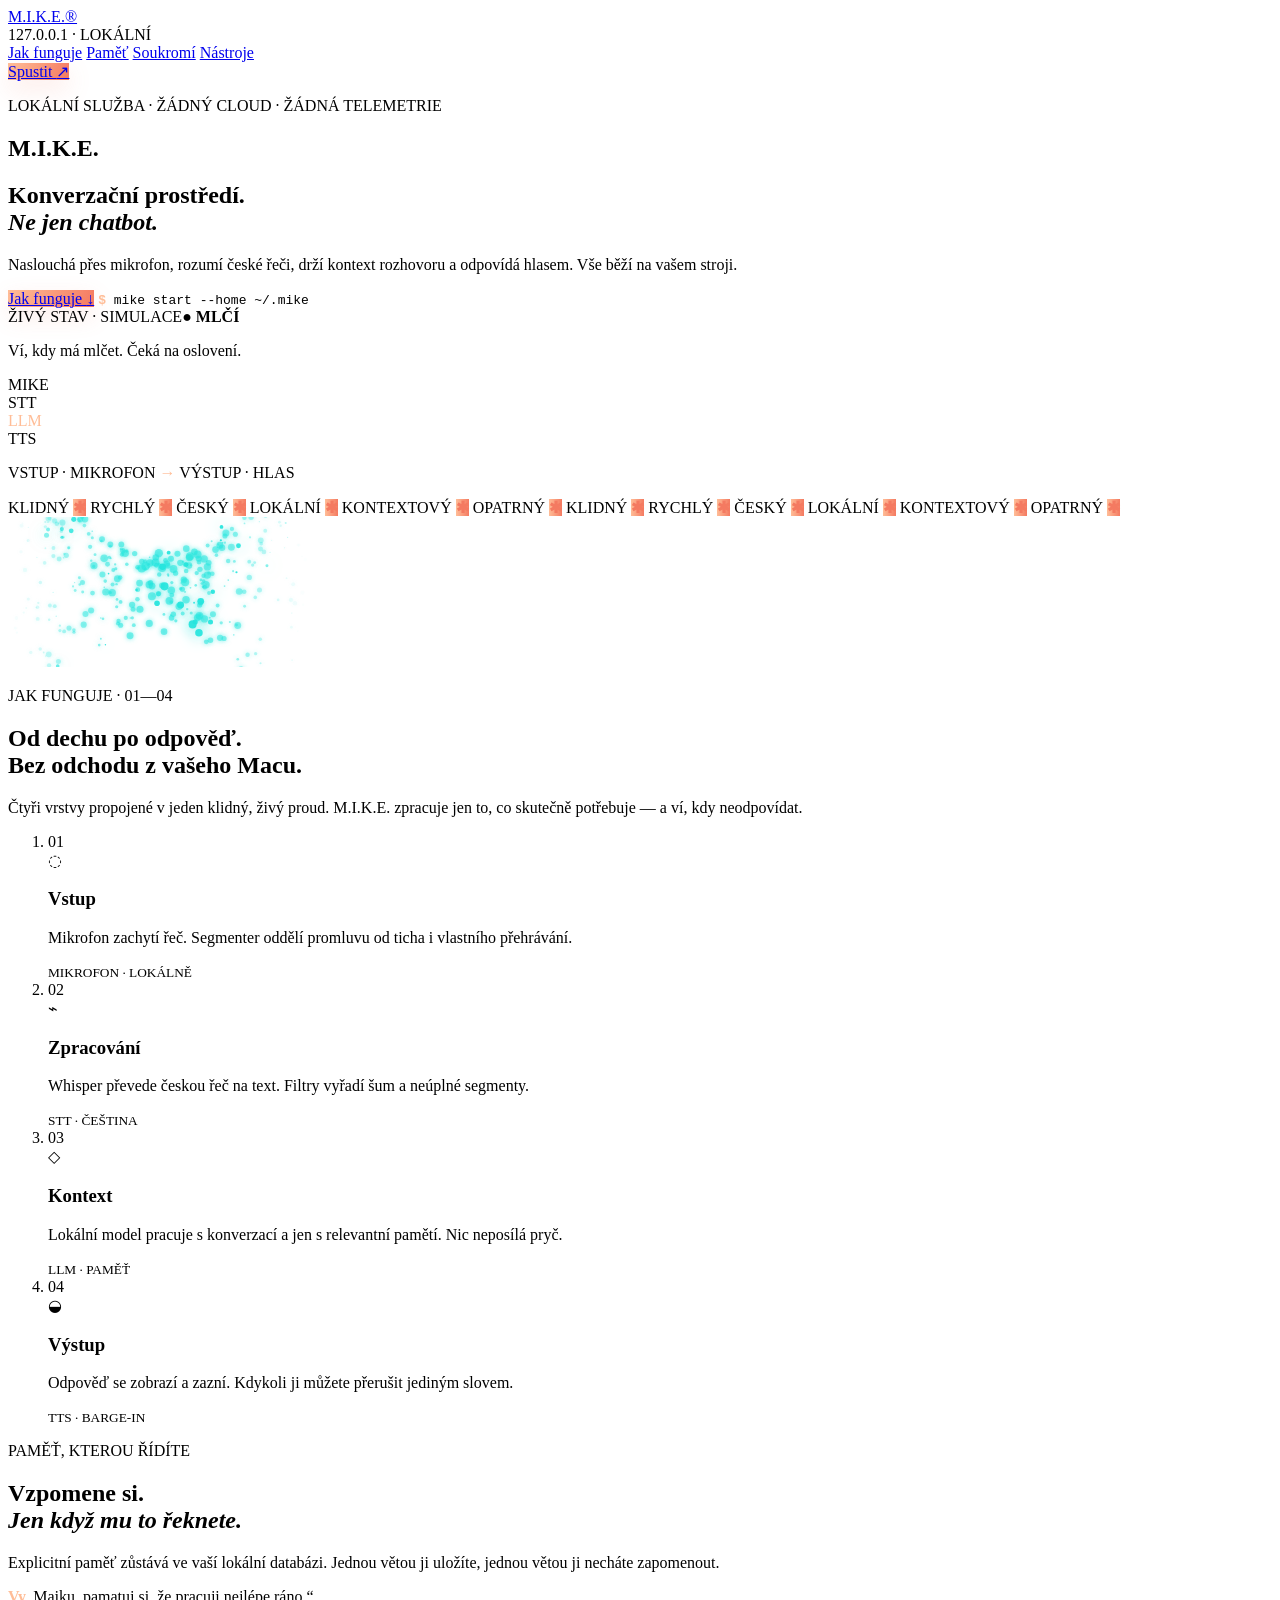
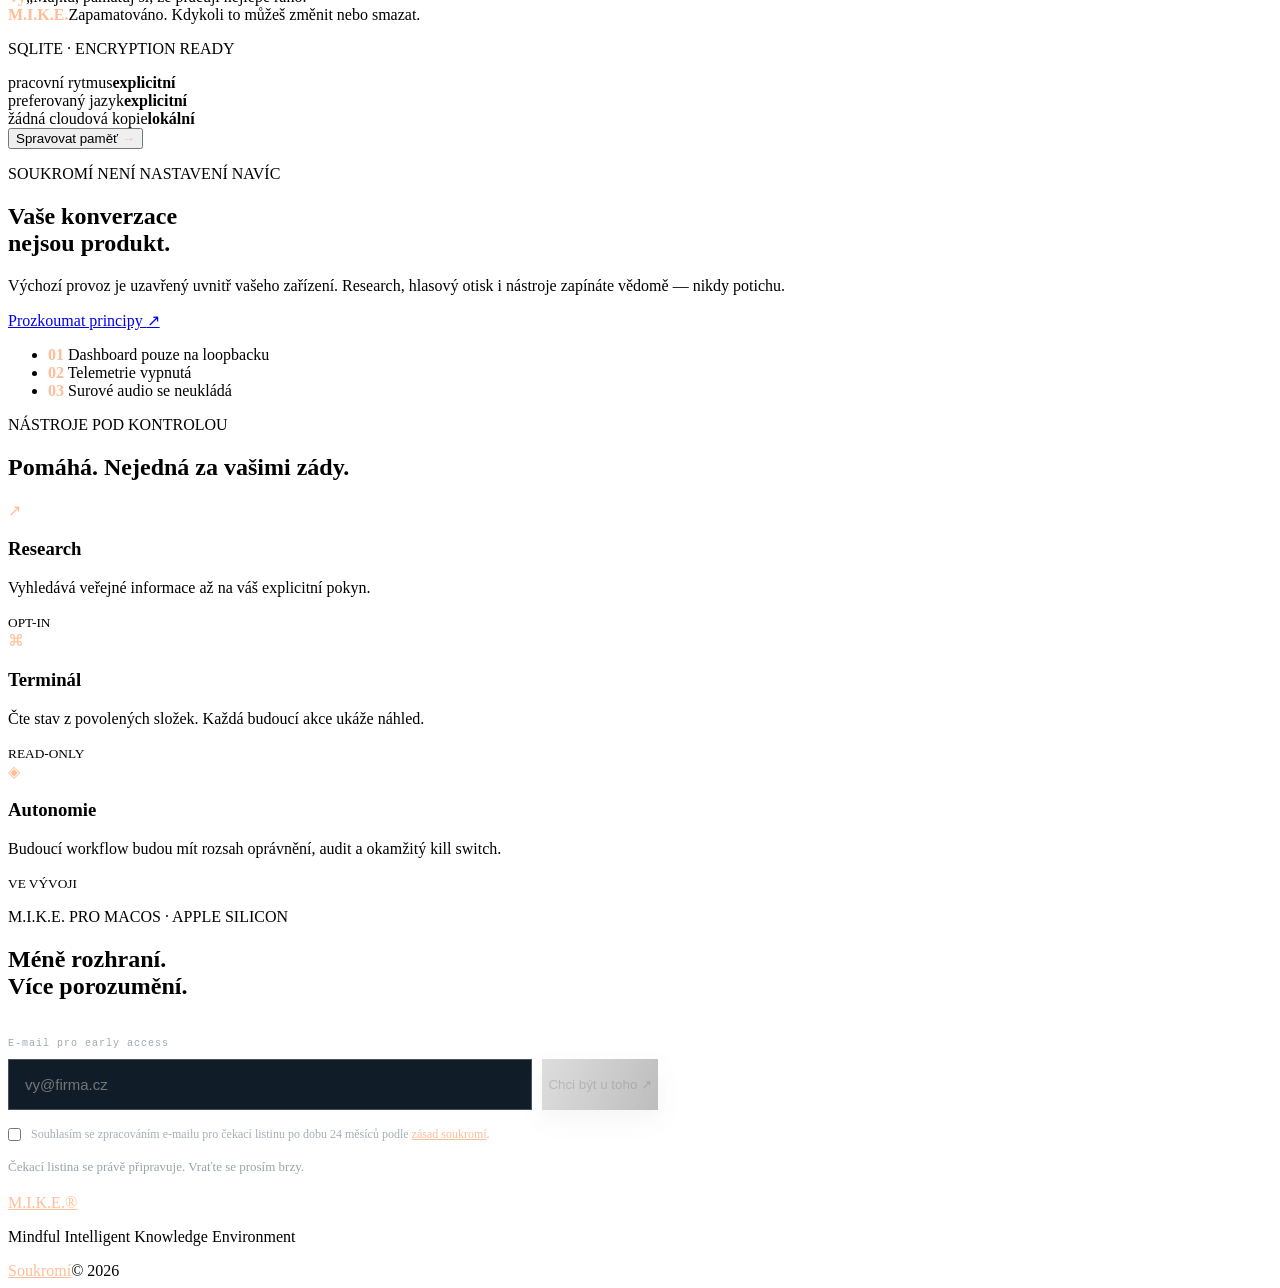
==== index.html @ 2a48ccdf "feat: add GitHub Pages waitlist website" ====
<!doctype html>
<html lang="cs">
  <head>
    <meta charset="UTF-8" />
    <meta name="viewport" content="width=device-width, initial-scale=1.0" />
    <meta name="description" content="M.I.K.E. — Mindful Intelligent Knowledge Environment. Lokální český hlasový asistent pro Mac." />
    <title>M.I.K.E. — Mindful Intelligent Knowledge Environment</title>
    <link rel="stylesheet" href="styles.css" />
  </head>
  <body>
    <div class="noise" aria-hidden="true"></div>
    <header class="nav shell">
      <a class="brand" href="#top" aria-label="M.I.K.E. domů">M.I.K.E.<span>®</span></a>
      <div class="local-pill"><i></i> 127.0.0.1 · LOKÁLNÍ</div>
      <nav aria-label="Hlavní navigace">
        <a href="#jak-funguje">Jak funguje</a>
        <a href="#pameti">Paměť</a>
        <a href="#soukromi">Soukromí</a>
        <a href="#nastroje">Nástroje</a>
      </nav>
      <a class="button button-small" href="#pristup">Spustit <span>↗</span></a>
    </header>

    <main id="top">
      <section class="hero shell">
        <div class="hero-copy">
          <p class="eyebrow"><span></span> LOKÁLNÍ SLUŽBA · ŽÁDNÝ CLOUD · ŽÁDNÁ TELEMETRIE</p>
          <h1>M.I.K.E.</h1>
          <h2>Konverzační prostředí.<br /><em>Ne jen chatbot.</em></h2>
          <p class="lede">Naslouchá přes mikrofon, rozumí české řeči, drží kontext rozhovoru a odpovídá hlasem. Vše běží na vašem stroji.</p>
          <div class="hero-actions">
            <a class="button" href="#jak-funguje">Jak funguje <span>↓</span></a>
            <code><b>$</b> mike start <span>--home ~/.mike</span></code>
          </div>
          <div class="live-card" aria-label="Ukázka živého stavu M.I.K.E.">
            <div><span>ŽIVÝ STAV · SIMULACE</span><b>● MLČÍ</b></div>
            <div class="wave"><i></i><i></i><i></i><i></i><i></i><i></i><i></i><i></i><i></i><i></i><i></i></div>
            <p>Ví, kdy má mlčet. Čeká na oslovení.</p>
          </div>
        </div>
        <div class="hero-orbit" aria-hidden="true">
          <div class="orbital-ring ring-a"></div><div class="orbital-ring ring-b"></div>
          <div class="core"><span>MIKE</span><i></i></div>
          <div class="node node-stt">STT</div><div class="node node-llm">LLM</div><div class="node node-tts">TTS</div>
          <p>VSTUP · MIKROFON <b>→</b> VÝSTUP · HLAS</p>
        </div>
      </section>

      <div class="ticker" aria-label="Vlastnosti"><div>KLIDNÝ <b>✱</b> RYCHLÝ <b>✱</b> ČESKÝ <b>✱</b> LOKÁLNÍ <b>✱</b> KONTEXTOVÝ <b>✱</b> OPATRNÝ <b>✱</b> KLIDNÝ <b>✱</b> RYCHLÝ <b>✱</b> ČESKÝ <b>✱</b> LOKÁLNÍ <b>✱</b> KONTEXTOVÝ <b>✱</b> OPATRNÝ <b>✱</b></div></div>

      <section class="flow-section shell" id="jak-funguje">
        <canvas id="particle-flow" aria-hidden="true"></canvas>
        <div class="section-intro">
          <p class="eyebrow"><span></span> JAK FUNGUJE · 01—04</p>
          <h2>Od dechu po odpověď.<br />Bez odchodu z vašeho Macu.</h2>
          <p>Čtyři vrstvy propojené v jeden klidný, živý proud. M.I.K.E. zpracuje jen to, co skutečně potřebuje — a ví, kdy neodpovídat.</p>
        </div>
        <ol class="flow-steps">
          <li><span class="step-number">01</span><div class="step-icon">◌</div><h3>Vstup</h3><p>Mikrofon zachytí řeč. Segmenter oddělí promluvu od ticha i vlastního přehrávání.</p><small>MIKROFON · LOKÁLNĚ</small></li>
          <li><span class="step-number">02</span><div class="step-icon">⌁</div><h3>Zpracování</h3><p>Whisper převede českou řeč na text. Filtry vyřadí šum a neúplné segmenty.</p><small>STT · ČEŠTINA</small></li>
          <li><span class="step-number">03</span><div class="step-icon">◇</div><h3>Kontext</h3><p>Lokální model pracuje s konverzací a jen s relevantní pamětí. Nic neposílá pryč.</p><small>LLM · PAMĚŤ</small></li>
          <li><span class="step-number">04</span><div class="step-icon">◒</div><h3>Výstup</h3><p>Odpověď se zobrazí a zazní. Kdykoli ji můžete přerušit jediným slovem.</p><small>TTS · BARGE-IN</small></li>
        </ol>
      </section>

      <section class="split shell" id="pameti">
        <div><p class="eyebrow"><span></span> PAMĚŤ, KTEROU ŘÍDÍTE</p><h2>Vzpomene si.<br /><em>Jen když mu to řeknete.</em></h2><p>Explicitní paměť zůstává ve vaší lokální databázi. Jednou větou ji uložíte, jednou větou ji necháte zapomenout.</p><div class="command"><b>Vy</b><span>„Majku, pamatuj si, že pracuji nejlépe ráno.“</span></div><div class="command response"><b>M.I.K.E.</b><span>Zapamatováno. Kdykoli to můžeš změnit nebo smazat.</span></div></div>
        <aside class="memory-card"><p>SQLITE · ENCRYPTION READY</p><div class="memory-line"><i></i><span>pracovní rytmus</span><b>explicitní</b></div><div class="memory-line"><i></i><span>preferovaný jazyk</span><b>explicitní</b></div><div class="memory-line dim"><i></i><span>žádná cloudová kopie</span><b>lokální</b></div><button type="button">Spravovat paměť <span>→</span></button></aside>
      </section>

      <section class="privacy" id="soukromi"><div class="shell privacy-grid"><p class="eyebrow"><span></span> SOUKROMÍ NENÍ NASTAVENÍ NAVÍC</p><h2>Vaše konverzace<br />nejsou produkt.</h2><div><p>Výchozí provoz je uzavřený uvnitř vašeho zařízení. Research, hlasový otisk i nástroje zapínáte vědomě — nikdy potichu.</p><a href="#pristup">Prozkoumat principy <span>↗</span></a></div><ul><li><b>01</b> Dashboard pouze na loopbacku</li><li><b>02</b> Telemetrie vypnutá</li><li><b>03</b> Surové audio se neukládá</li></ul></div></section>

      <section class="tools shell" id="nastroje"><p class="eyebrow"><span></span> NÁSTROJE POD KONTROLOU</p><h2>Pomáhá. Nejedná za vašimi zády.</h2><div class="tool-grid"><article><span>↗</span><h3>Research</h3><p>Vyhledává veřejné informace až na váš explicitní pokyn.</p><small>OPT-IN</small></article><article><span>⌘</span><h3>Terminál</h3><p>Čte stav z povolených složek. Každá budoucí akce ukáže náhled.</p><small>READ-ONLY</small></article><article><span>◈</span><h3>Autonomie</h3><p>Budoucí workflow budou mít rozsah oprávnění, audit a okamžitý kill switch.</p><small>VE VÝVOJI</small></article></div></section>

      <section class="cta shell" id="pristup"><p class="eyebrow"><span></span> M.I.K.E. PRO MACOS · APPLE SILICON</p><h2>Méně rozhraní.<br />Více porozumění.</h2><form class="waitlist" id="waitlist-form" data-api="https://api.m.i.k.e.praut.cz/v1/waitlist" data-turnstile-sitekey="" novalidate><label for="email">E-mail pro early access</label><div class="waitlist-row"><input id="email" name="email" type="email" autocomplete="email" inputmode="email" maxlength="254" placeholder="vy@firma.cz" required /><button class="button" type="submit">Chci být u toho <span>↗</span></button></div><label class="consent"><input name="consent" type="checkbox" required /> <span>Souhlasím se zpracováním e-mailu pro čekací listinu po dobu 24 měsíců podle <a href="privacy.html">zásad soukromí</a>.</span></label><div class="turnstile-slot" id="turnstile-slot"></div><p class="form-status" id="waitlist-status" role="status" aria-live="polite"></p></form></section>
    </main>
    <footer class="shell"><a class="brand" href="#top">M.I.K.E.<span>®</span></a><p>Mindful Intelligent Knowledge Environment</p><a href="privacy.html">Soukromí</a><span>© 2026</span></footer>
    <script src="app.js"></script>
  </body>
</html>
---- styles.css ----
:root { --peach: #ffbd97; --salmon: #f47a61; --coral: #f47a61; --warm-glow: rgba(255, 168, 124, .42); }
.button { background: linear-gradient(112deg, var(--peach), var(--salmon)); box-shadow: 0 9px 25px rgba(244, 122, 97, .16); }
.button:hover { background: linear-gradient(112deg, #ffd0b0, #ff9278); }
.eyebrow span, .ticker b { background: linear-gradient(90deg, var(--peach), var(--salmon)); color: var(--salmon); }
.hero-actions code b, .hero-orbit > p b, .command b, .memory-card button span, .tool-grid article > span, .privacy-grid li b { color: var(--peach); }
.ring-b { border-color: var(--warm-glow); }
.node-llm { color: var(--peach); }
.privacy-grid a { border-color: var(--salmon); }
.command { border-color: var(--salmon); }
.waitlist{max-width:650px;margin-top:38px}.waitlist>label:first-child{display:block;font:500 10px "SF Mono",Menlo,monospace;letter-spacing:1px;color:#9da9b2;margin-bottom:10px}.waitlist-row{display:flex;gap:10px}.waitlist input[type="email"]{min-width:0;flex:1;border:1px solid #445561;background:#101d28;color:var(--paper);font:500 15px "Avenir Next",sans-serif;padding:16px}.waitlist input:focus{outline:2px solid var(--peach);outline-offset:2px}.waitlist .button{border:0;cursor:pointer}.waitlist .button:disabled{cursor:not-allowed;filter:grayscale(1);opacity:.6}.consent{display:flex;align-items:flex-start;gap:10px;color:#a7afb6;font-size:12px;line-height:1.55;margin-top:15px}.consent input{margin:3px 0 0;accent-color:var(--salmon)}.consent a,.privacy-page a,footer a{color:var(--peach)}.turnstile-slot{margin-top:15px}.form-status{min-height:22px;color:#98a4ac;font-size:13px}.form-status[data-state="success"]{color:#86e4b4}.form-status[data-state="error"]{color:#ffb09c}.privacy-page{max-width:800px;padding:95px 0}.privacy-page>.brand{display:block;margin-bottom:80px}.privacy-page h1{font-size:clamp(58px,9vw,115px);letter-spacing:-6px;margin:8px 0 14px}.privacy-page section{border-top:1px solid #2a3946;padding:27px 0}.privacy-page section h2{font-size:25px;letter-spacing:-1px}.privacy-page section p{color:#a9b2ba;line-height:1.7}.not-found{padding:22vh 0}.not-found h1{font-size:clamp(55px,8vw,120px);letter-spacing:-7px;margin:0 0 45px}@media(max-width:800px){.waitlist-row{flex-direction:column}.waitlist .button{width:100%}}
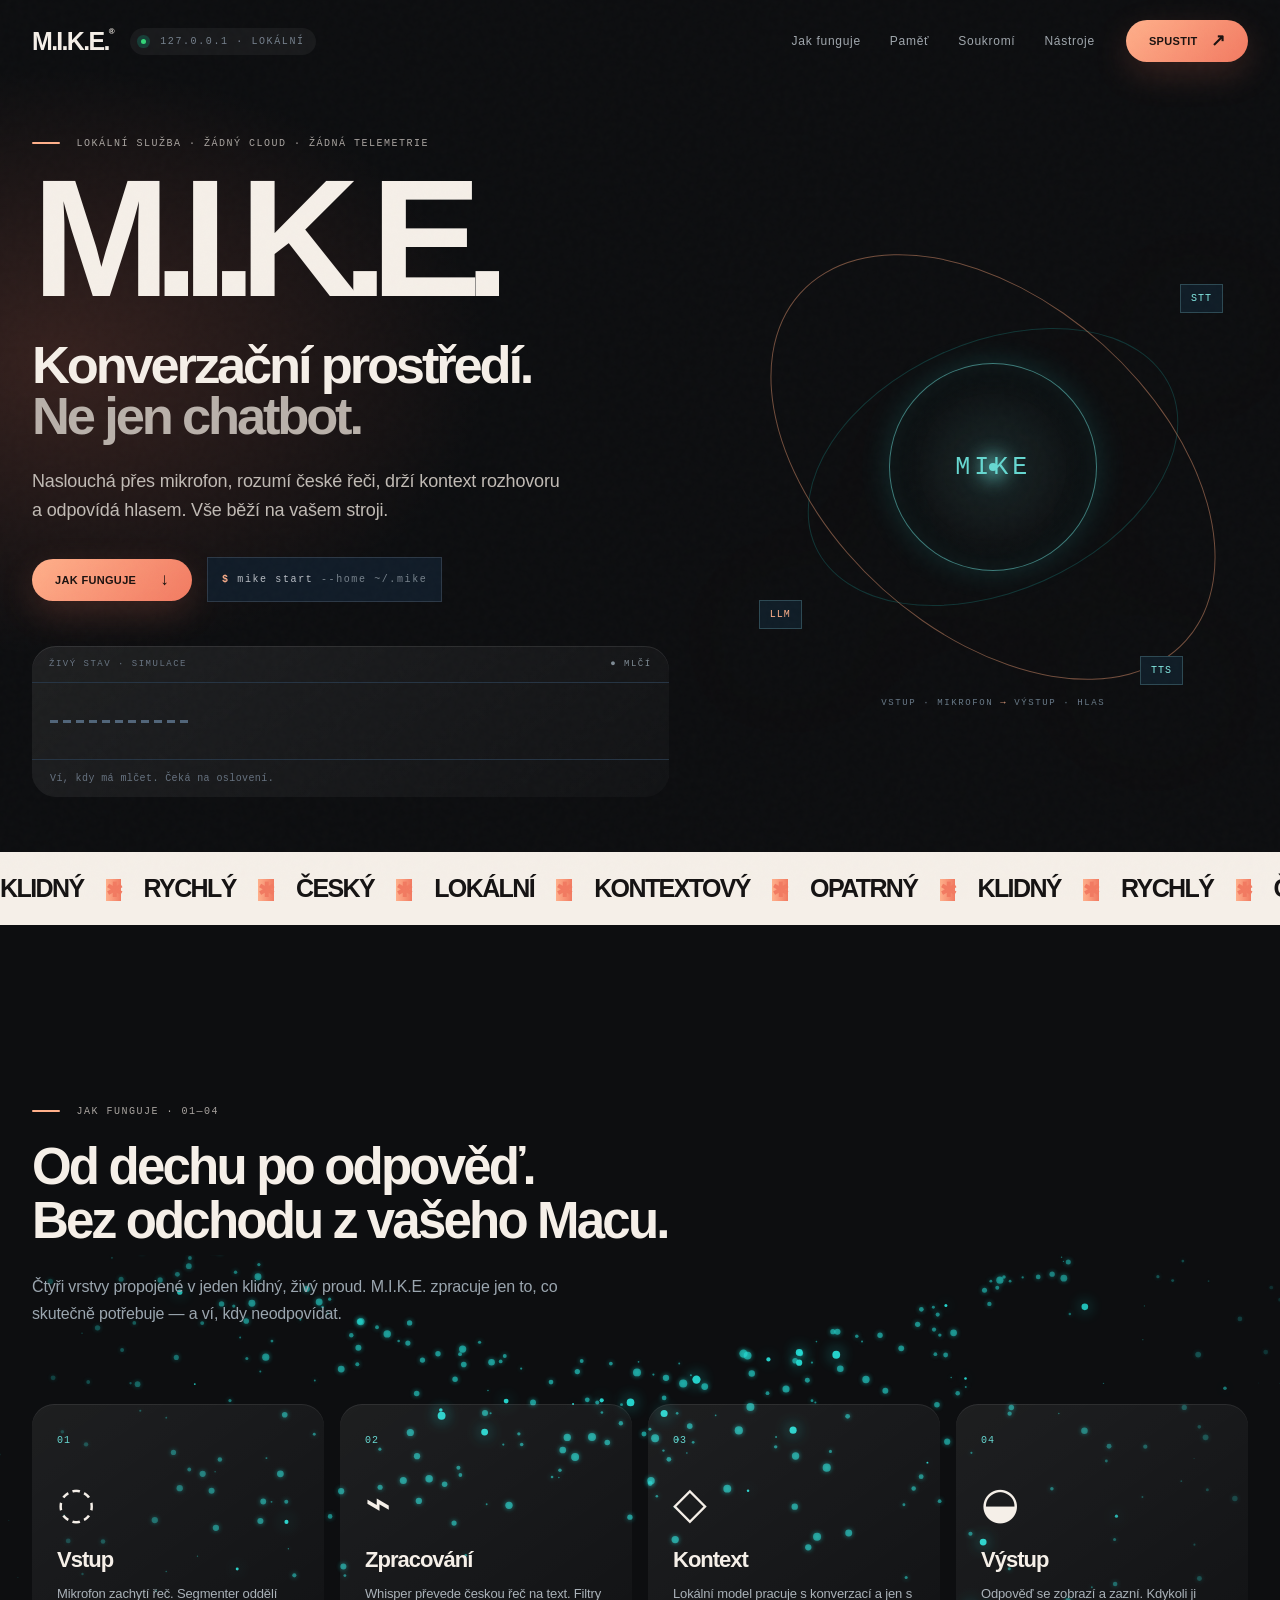
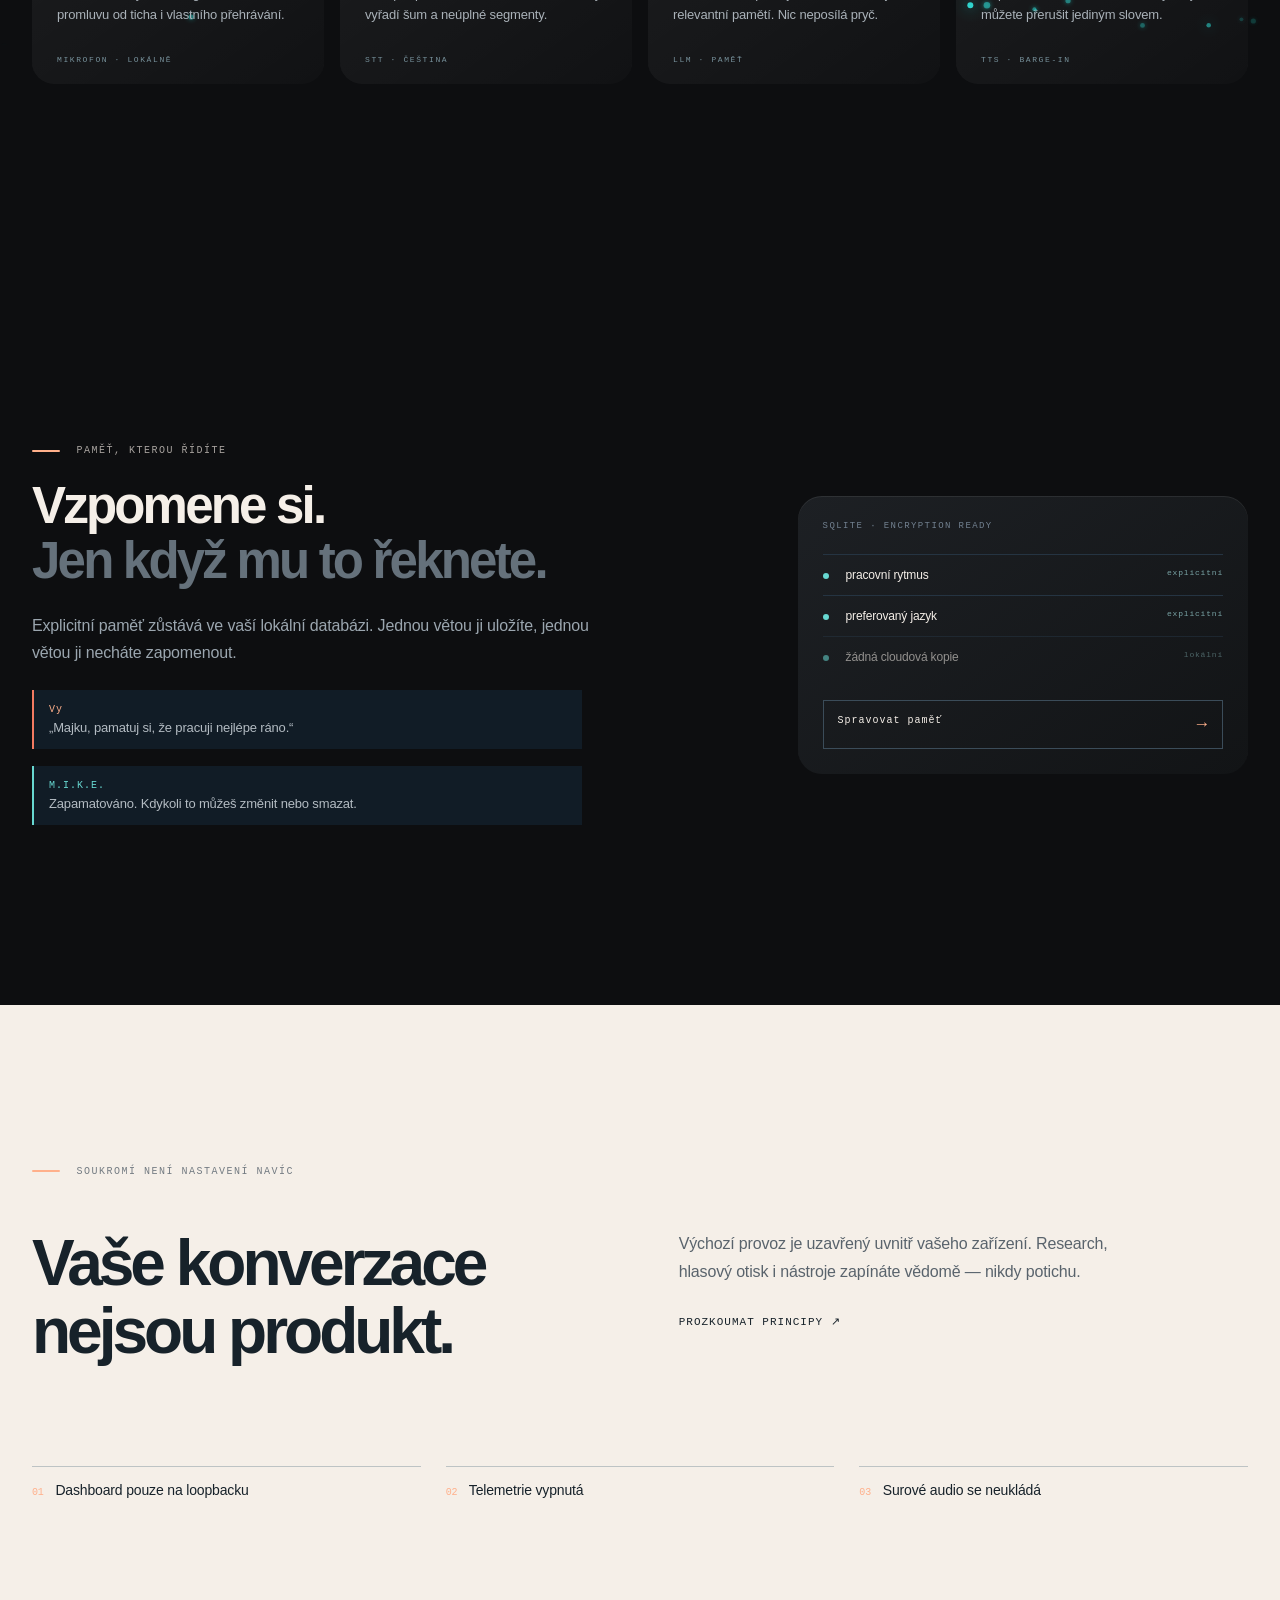
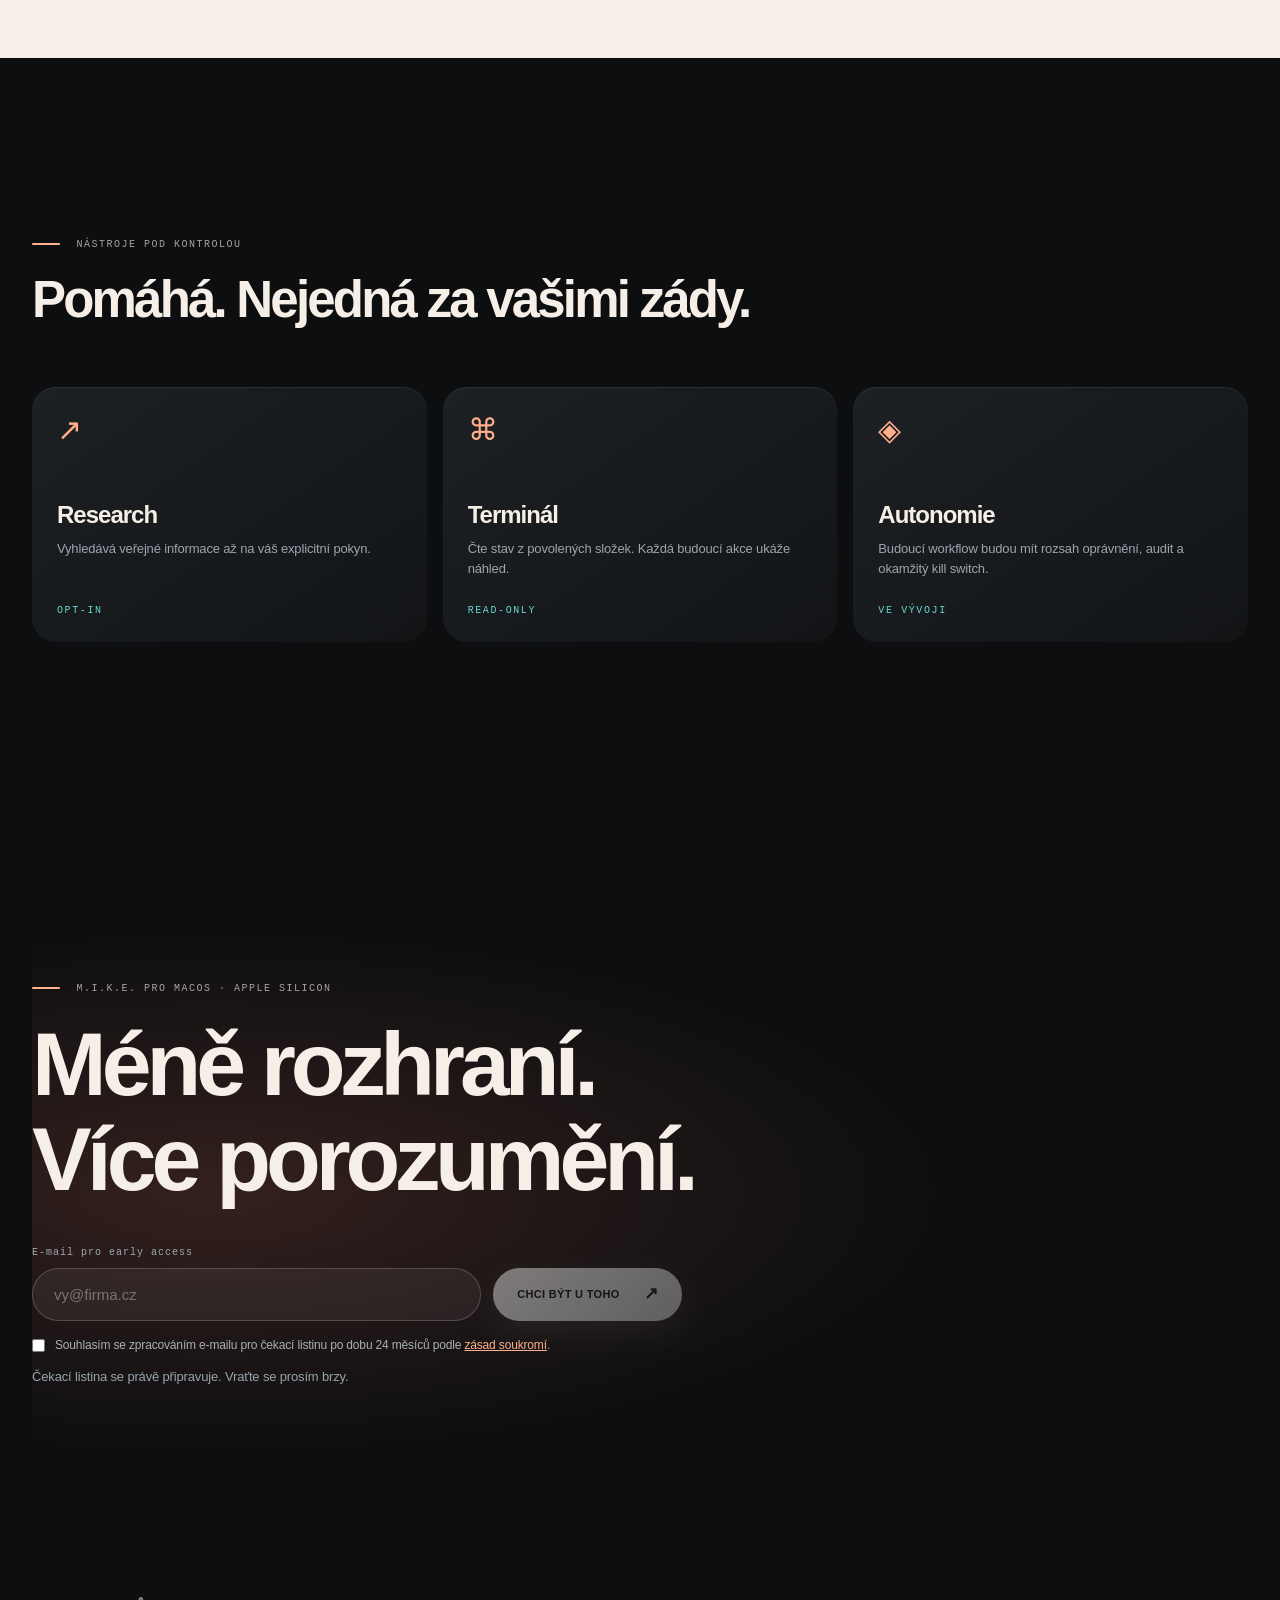
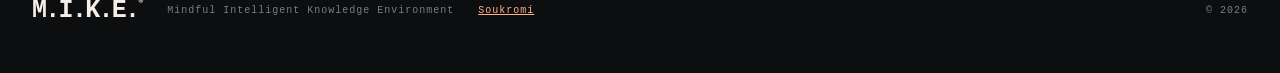
==== commit f4aa1863: "feat(web): apply M.I.K.E. brand direction" ====
--- a/index.html
+++ b/index.html
@@ -6,6 +6,7 @@
     <meta name="description" content="M.I.K.E. — Mindful Intelligent Knowledge Environment. Lokální český hlasový asistent pro Mac." />
     <title>M.I.K.E. — Mindful Intelligent Knowledge Environment</title>
     <link rel="stylesheet" href="styles.css" />
+    <link rel="stylesheet" href="redesign.css" />
   </head>
   <body>
     <div class="noise" aria-hidden="true"></div>
--- a/styles.css
+++ b/styles.css
@@ -1,3 +1,5 @@
+:root{--ink:#0c131a;--paper:#f5ede6;--muted:#8b939d;--line:#263340;--cyan:#28e6de;--cyan-soft:#079eae;--coral:#ed5a3a;--shell:min(1180px,calc(100% - 48px))}*{box-sizing:border-box}html{scroll-behavior:smooth}body{margin:0;background:var(--ink);color:var(--paper);font-family:"Avenir Next",Arial,sans-serif;overflow-x:hidden}.shell{width:var(--shell);margin-inline:auto}.noise{position:fixed;inset:0;pointer-events:none;opacity:.045;z-index:9;background-image:url("data:image/svg+xml,%3Csvg viewBox='0 0 180 180' xmlns='http://www.w3.org/2000/svg'%3E%3Cfilter id='n'%3E%3CfeTurbulence type='fractalNoise' baseFrequency='.8' numOctaves='4' stitchTiles='stitch'/%3E%3C/filter%3E%3Crect width='100%25' height='100%25' filter='url(%23n)' opacity='.75'/%3E%3C/svg%3E")}.nav{height:94px;display:flex;align-items:center;gap:15px;border-bottom:1px solid var(--line);position:relative;z-index:2}.brand{font-size:25px;font-weight:800;letter-spacing:-1.7px;color:var(--paper);text-decoration:none}.brand span{font-size:8px;vertical-align:top;letter-spacing:0}.local-pill,.eyebrow,code,small{font:500 10px/1.3 "SF Mono",Menlo,monospace;letter-spacing:1.6px}.local-pill{color:#76818d;border:1px solid #263444;padding:8px 10px}.local-pill i{display:inline-block;width:5px;height:5px;border-radius:50%;background:#34d678;box-shadow:0 0 0 4px #173e37;margin-right:7px}.nav nav{margin-left:auto;display:flex;gap:29px}.nav nav a{font:500 10px "SF Mono",Menlo,monospace;letter-spacing:1.2px;color:#a0a7ad;text-decoration:none;text-transform:uppercase}.nav nav a:hover{color:var(--paper)}.button{display:inline-flex;align-items:center;justify-content:center;gap:24px;padding:16px 20px;background:var(--coral);color:#fff7f0;text-decoration:none;text-transform:uppercase;font:500 11px "SF Mono",Menlo,monospace;letter-spacing:1.5px;transition:transform .2s,background .2s}.button:hover{background:#fb6949;transform:translateY(-2px)}.button span{font-size:17px;line-height:0}.button-small{margin-left:16px;padding:11px 13px;gap:13px;font-size:9px}.hero{min-height:720px;display:grid;grid-template-columns:1.12fr .88fr;align-items:center;gap:30px;position:relative}.hero:before{content:'';position:absolute;width:750px;height:500px;left:-420px;top:72px;background:radial-gradient(ellipse,rgba(9,122,150,.13),transparent 68%);pointer-events:none}.hero-copy{position:relative;z-index:1}.eyebrow{color:#7c8790;margin:0 0 22px}.eyebrow span{display:inline-block;width:28px;height:1px;background:var(--coral);vertical-align:middle;margin-right:9px}h1{font-size:clamp(75px,11vw,150px);line-height:.8;letter-spacing:-9px;margin:0 0 31px;font-weight:800}h2{font-size:clamp(30px,4vw,51px);line-height:1.06;letter-spacing:-2.8px;margin:0;font-weight:700}h2 em{font-style:normal;color:#65717b}.lede{color:#98a1a9;line-height:1.65;font-size:16px;max-width:600px;margin:25px 0 31px}.hero-actions{display:flex;align-items:center;gap:15px}.hero-actions code{border:1px solid #2d3947;padding:15px 14px;color:#b9bec5;background:#111c28}.hero-actions code span{color:#78838d}.live-card{width:min(100%,670px);border:1px solid #263443;background:#101a26;margin-top:44px}.live-card>div:first-child{display:flex;justify-content:space-between;padding:13px 17px;border-bottom:1px solid #263443;font:500 9px "SF Mono",Menlo,monospace;letter-spacing:1.5px;color:#697582}.live-card b{color:#7e8b94;font-weight:500}.wave{height:77px;display:flex;align-items:center;gap:5px;padding:15px 18px;border-bottom:1px solid #263443}.wave i{width:8px;height:3px;background:#516579;animation:wave 1.4s ease-in-out infinite}.wave i:nth-child(2n){animation-delay:.15s}.wave i:nth-child(3n){animation-delay:.3s}.live-card p{font:500 10px "SF Mono",Menlo,monospace;letter-spacing:.4px;color:#677381;margin:13px 18px}.hero-orbit{height:500px;position:relative;display:grid;place-items:center}.core{width:168px;height:168px;border:1px solid rgba(40,230,222,.7);border-radius:50%;display:grid;place-items:center;color:var(--cyan);font:500 25px "SF Mono",Menlo,monospace;letter-spacing:4px;box-shadow:0 0 30px rgba(40,230,222,.15),inset 0 0 35px rgba(40,230,222,.08)}.core i{position:absolute;width:8px;height:8px;background:var(--cyan);border-radius:50%;box-shadow:0 0 20px 6px var(--cyan)}.orbital-ring{position:absolute;border:1px solid rgba(40,230,222,.18);border-radius:50%;transform:rotate(-24deg)}.ring-a{width:330px;height:205px}.ring-b{width:440px;height:275px;border-color:rgba(237,90,58,.18);transform:rotate(42deg)}.node{position:absolute;padding:8px 10px;border:1px solid #2d4953;background:#101d27;color:#83e9e3;font:500 10px "SF Mono",Menlo,monospace;letter-spacing:1px}.node-stt{top:67px;right:25px}.node-llm{bottom:88px;left:20px;color:#ff9b86}.node-tts{bottom:32px;right:65px}.hero-orbit>p{position:absolute;bottom:0;font:500 9px "SF Mono",Menlo,monospace;letter-spacing:1.6px;color:#687987}.ticker{overflow:hidden;border-block:1px solid var(--line);white-space:nowrap;padding:19px 0;color:var(--paper);font-size:29px;font-weight:800;letter-spacing:-1.6px}.ticker div{display:inline-block;animation:ticker 36s linear infinite}.ticker b{font-size:20px;margin:0 17px}.flow-section{position:relative;padding:160px 0 140px;isolation:isolate}.section-intro{max-width:720px;position:relative;z-index:1}.section-intro>p:last-child{color:#9ba6af;font-size:16px;line-height:1.7;margin:25px 0 0;max-width:570px}.flow-steps{list-style:none;padding:0;margin:77px 0 0;display:grid;grid-template-columns:repeat(4,1fr);position:relative;z-index:1;gap:25px}.flow-steps li{min-height:296px;border-top:1px solid rgba(133,218,222,.45);padding:20px 15px 18px;background:linear-gradient(180deg,rgba(10,27,35,.42),rgba(10,19,26,.1));position:relative}.step-number{font:500 10px "SF Mono",Menlo,monospace;letter-spacing:1px;color:var(--cyan)}.step-icon{font-size:44px;color:var(--paper);margin:34px 0 22px;line-height:1}.flow-steps h3{font-size:22px;letter-spacing:-1px;margin:0 0 11px}.flow-steps p{color:#aab2b9;font-size:13px;line-height:1.6;margin:0}.flow-steps small{position:absolute;bottom:19px;color:#78929c;font-size:8px}#particle-flow{position:absolute;inset:330px -160px 30px;width:calc(100% + 320px);height:390px;z-index:-1;pointer-events:none;opacity:.96}.split{display:grid;grid-template-columns:1.2fr .8fr;gap:110px;padding:145px 0}.split>div>p:not(.eyebrow){color:#9ba6af;line-height:1.7;max-width:580px;margin:24px 0}.command{margin-top:17px;max-width:550px;border-left:2px solid var(--coral);padding:14px 15px;background:#111c26;color:#b3bbc2;font-size:13px}.command b{font:500 10px "SF Mono",Menlo,monospace;letter-spacing:1px;display:block;margin-bottom:5px}.command.response{border-color:var(--cyan)}.command.response b{color:var(--cyan)}.memory-card{align-self:center;border:1px solid #2a3947;background:#101a24;padding:25px}.memory-card>p{font:500 9px "SF Mono",Menlo,monospace;letter-spacing:1.4px;color:#728190;margin:0 0 23px}.memory-line{display:grid;grid-template-columns:14px 1fr auto;gap:9px;padding:13px 0;border-top:1px solid #253442;font-size:12px}.memory-line i{width:6px;height:6px;border-radius:50%;background:var(--cyan);margin-top:5px}.memory-line b{font:500 8px "SF Mono",Menlo,monospace;letter-spacing:.8px;color:#79a4a6}.memory-line.dim{opacity:.55}.memory-card button{width:100%;margin-top:23px;background:transparent;border:1px solid #3b4c59;color:var(--paper);padding:14px;text-align:left;font:500 10px "SF Mono",Menlo,monospace;letter-spacing:1px}.memory-card button span{float:right;font-size:17px}.privacy{background:var(--paper);color:#17222a;padding:140px 0}.privacy-grid{display:grid;grid-template-columns:1.3fr 1.2fr;gap:30px}.privacy .eyebrow{grid-column:1/-1;color:#737b82}.privacy h2{font-size:clamp(38px,5vw,70px);letter-spacing:-4px}.privacy-grid>div p{max-width:430px;color:#59636c;line-height:1.75;margin:0 0 25px}.privacy-grid a{color:#17222a;font:500 11px "SF Mono",Menlo,monospace;text-decoration:none;text-transform:uppercase;letter-spacing:1px;padding-bottom:6px}.privacy-grid ul{grid-column:1/-1;list-style:none;display:grid;grid-template-columns:repeat(3,1fr);gap:25px;margin:70px 0 0;padding:0}.privacy-grid li{border-top:1px solid #bdc3c4;padding-top:15px;font-size:14px}.privacy-grid li b{font:500 10px "SF Mono",Menlo,monospace;margin-right:8px}.tools{padding:150px 0}.tools>h2{margin-bottom:60px}.tool-grid{display:grid;grid-template-columns:repeat(3,1fr);gap:18px}.tool-grid article{border:1px solid #2a3946;min-height:255px;padding:25px;display:flex;flex-direction:column;background:linear-gradient(135deg,#101d28,transparent)}.tool-grid article>span{font-size:30px}.tool-grid h3{font-size:24px;letter-spacing:-1px;margin:54px 0 10px}.tool-grid p{font-size:13px;line-height:1.6;color:#9aa5ae;margin:0}.tool-grid small{color:var(--cyan);margin-top:auto}.cta{border-top:1px solid var(--line);padding:120px 0 130px}.cta h2{font-size:clamp(45px,7vw,90px);letter-spacing:-5px;margin-bottom:40px}.cta .button{padding:19px 24px}footer{border-top:1px solid var(--line);padding:26px 0 35px;display:flex;align-items:center;gap:24px;color:#71808c;font:500 10px "SF Mono",Menlo,monospace;letter-spacing:1px}footer p{margin:0}footer span{margin-left:auto}@keyframes wave{50%{height:35px;background:var(--cyan);box-shadow:0 0 9px var(--cyan)}}@keyframes ticker{to{transform:translateX(-50%)}}@media(max-width:800px){.nav{height:74px}.local-pill,.nav nav{display:none}.button-small{margin-left:auto}.hero{grid-template-columns:1fr;min-height:auto;padding:95px 0 80px}.hero-orbit{height:330px;transform:scale(.8);margin:-15px 0}.flow-section{padding:100px 0}.flow-steps{grid-template-columns:1fr 1fr;margin-top:45px}.split{grid-template-columns:1fr;gap:50px;padding:90px 0}.privacy{padding:90px 0}.privacy-grid{grid-template-columns:1fr}.privacy-grid ul{grid-template-columns:1fr;margin-top:40px;gap:18px}.tool-grid{grid-template-columns:1fr}.tools{padding:95px 0}.cta{padding:90px 0}.ticker{font-size:23px}#particle-flow{inset:380px -60px 0;width:calc(100% + 120px)}h1{letter-spacing:-6px}}@media(prefers-reduced-motion:reduce){*,*:before,*:after{animation-duration:.01ms!important;animation-iteration-count:1!important;scroll-behavior:auto!important}}
+
 :root { --peach: #ffbd97; --salmon: #f47a61; --coral: #f47a61; --warm-glow: rgba(255, 168, 124, .42); }
 .button { background: linear-gradient(112deg, var(--peach), var(--salmon)); box-shadow: 0 9px 25px rgba(244, 122, 97, .16); }
 .button:hover { background: linear-gradient(112deg, #ffd0b0, #ff9278); }
--- a/redesign.css
+++ b/redesign.css
@@ -0,0 +1 @@
+:root{--ink:#0d0e10;--paper:#f5efe8;--line:rgba(245,239,232,.12);--peach:#ffb08b;--salmon:#f27a61;--cyan:#67d8d1;--shell:min(1240px,calc(100% - 64px))}body{background:var(--ink);letter-spacing:-.01em}.noise{opacity:.025}.nav{height:82px;border:0}.nav nav a{letter-spacing:.06em;text-transform:none;font:500 12px "Avenir Next",sans-serif}.local-pill{border:0;background:rgba(255,255,255,.05);border-radius:999px;padding:7px 11px}.button{border-radius:999px;padding:15px 23px;font:600 11px "Avenir Next",sans-serif;letter-spacing:.03em;background:linear-gradient(135deg,var(--peach),var(--salmon));color:#1b1210;box-shadow:0 12px 34px rgba(242,122,97,.18)}.button:hover{background:linear-gradient(135deg,#ffc3a3,#ff8d74)}.hero{min-height:770px;grid-template-columns:1fr .8fr;gap:70px}.hero:before{width:900px;height:620px;left:-420px;top:-30px;background:radial-gradient(ellipse,rgba(242,122,97,.18),transparent 67%)}.eyebrow{color:#a8a39f;font-size:10px;letter-spacing:.15em}.eyebrow span{background:var(--peach);height:2px;border-radius:99px}.hero h1{font-size:clamp(92px,13vw,186px);letter-spacing:-.105em;margin-bottom:34px}.hero h2{font-size:clamp(35px,4.1vw,61px);letter-spacing:-.06em;line-height:.98}.hero h2 em{color:#b9b1aa}.lede{font-size:18px;max-width:530px;color:#c1bbb5}.live-card{border:0;border-radius:24px;background:linear-gradient(145deg,rgba(255,255,255,.075),rgba(255,255,255,.025));box-shadow:inset 0 1px rgba(255,255,255,.09);overflow:hidden}.hero-orbit{filter:drop-shadow(0 25px 70px rgba(255,176,139,.12))}.core{width:208px;height:208px;border-color:rgba(103,216,209,.55);background:radial-gradient(circle,rgba(103,216,209,.13),transparent 65%)}.ring-a{width:390px;height:250px}.ring-b{width:520px;height:330px}.ticker{border:0;background:#f5efe8;color:#151313;font-size:25px;padding:22px 0}.flow-section{padding:180px 0}.flow-steps{gap:16px}.flow-steps li{border:0;border-radius:22px;min-height:280px;padding:25px;background:linear-gradient(145deg,rgba(255,255,255,.07),rgba(255,255,255,.02));box-shadow:inset 0 1px rgba(255,255,255,.08)}.step-number,.tool-grid small{color:var(--cyan)}.split{padding:180px 0;gap:90px}.memory-card,.tool-grid article{border:0;border-radius:24px;background:linear-gradient(145deg,#1d2024,#121416);box-shadow:inset 0 1px rgba(255,255,255,.08)}.privacy{padding:160px 0;background:#f5efe8}.tools{padding:180px 0}.tool-grid{gap:16px}.cta{padding:160px 0;border:0;background:radial-gradient(ellipse at 15% 50%,rgba(242,122,97,.17),transparent 50%)}footer{border:0;padding:32px 0 48px}.waitlist input[type="email"]{border-radius:999px;border:1px solid rgba(245,239,232,.2);background:rgba(255,255,255,.06);padding:17px 21px}.waitlist-row{gap:12px}@media(max-width:800px){:root{--shell:min(100% - 36px,1240px)}.hero{min-height:auto;padding:85px 0 55px;gap:20px}.hero h1{font-size:96px}.hero-actions{align-items:stretch;flex-direction:column}.hero-orbit{margin:5px 0 0}.flow-section,.split,.tools,.cta{padding:100px 0}.flow-steps{grid-template-columns:1fr}.privacy{padding:100px 0}}
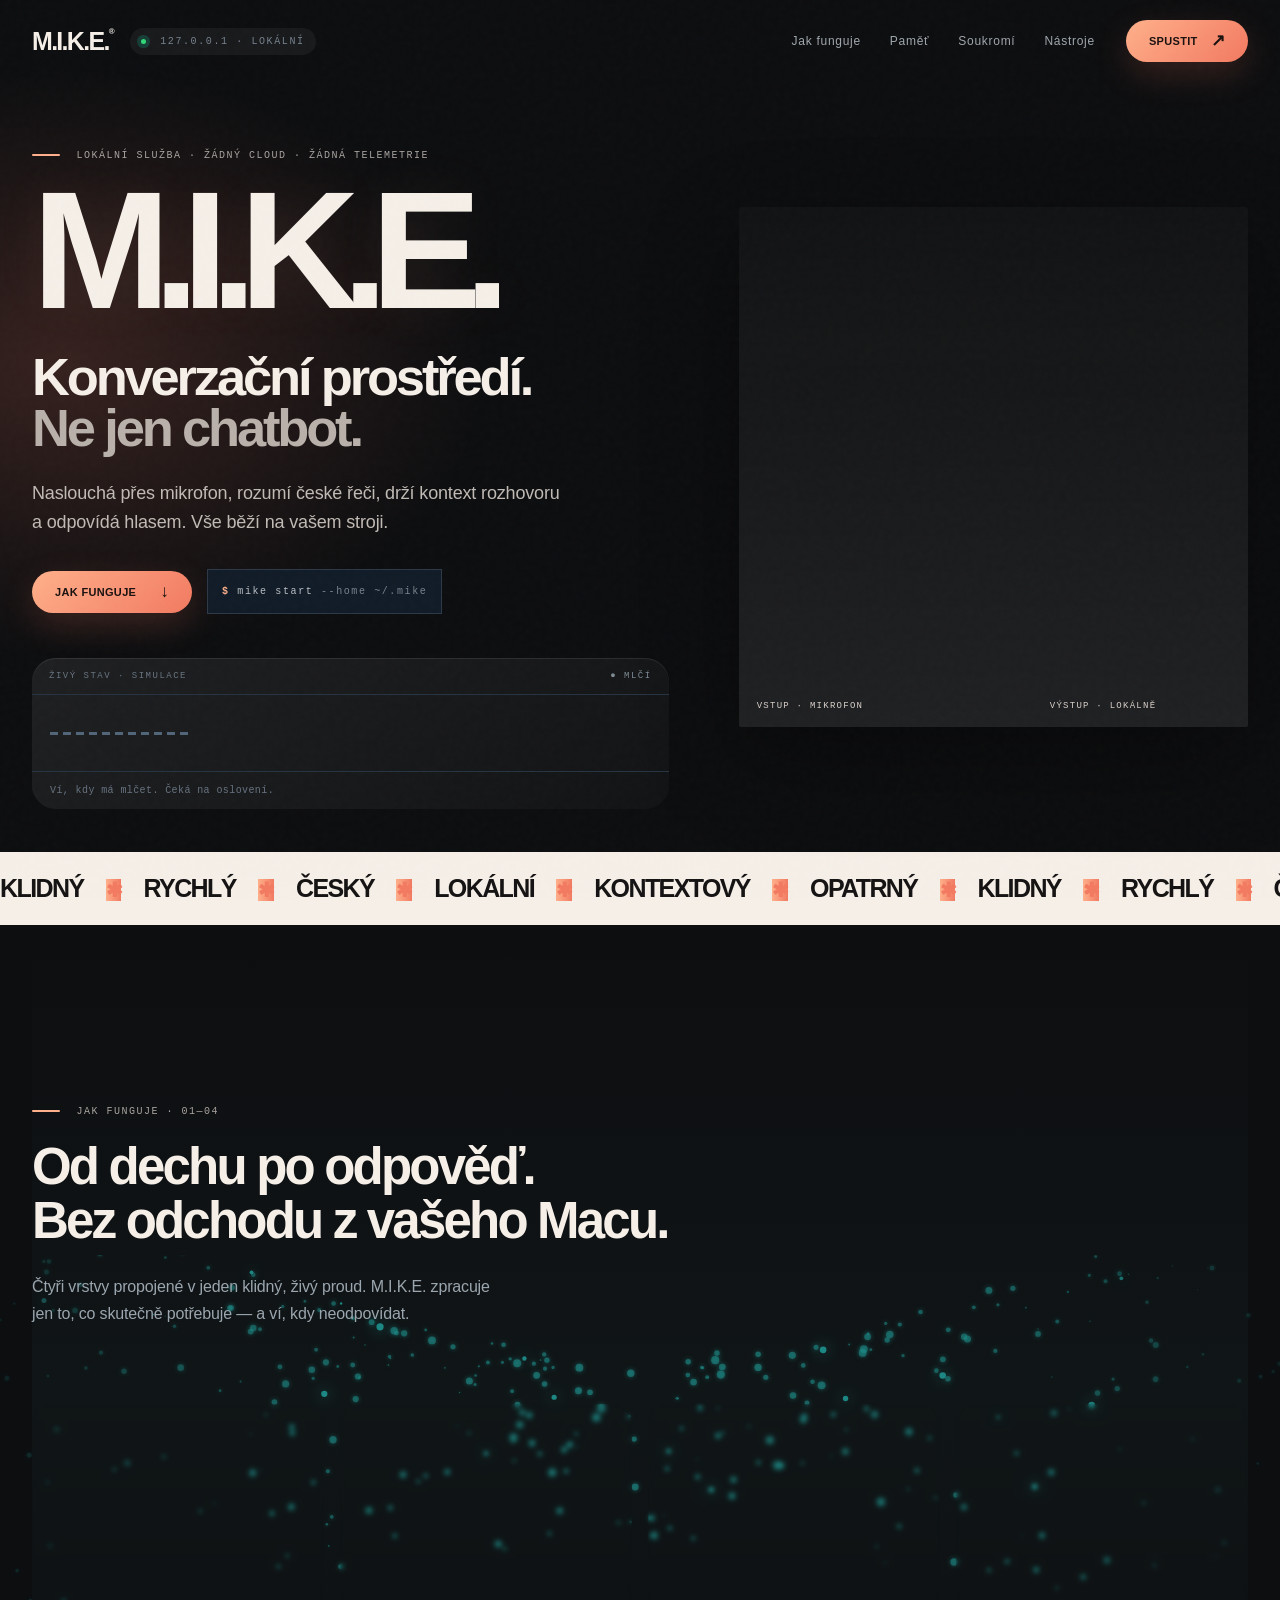
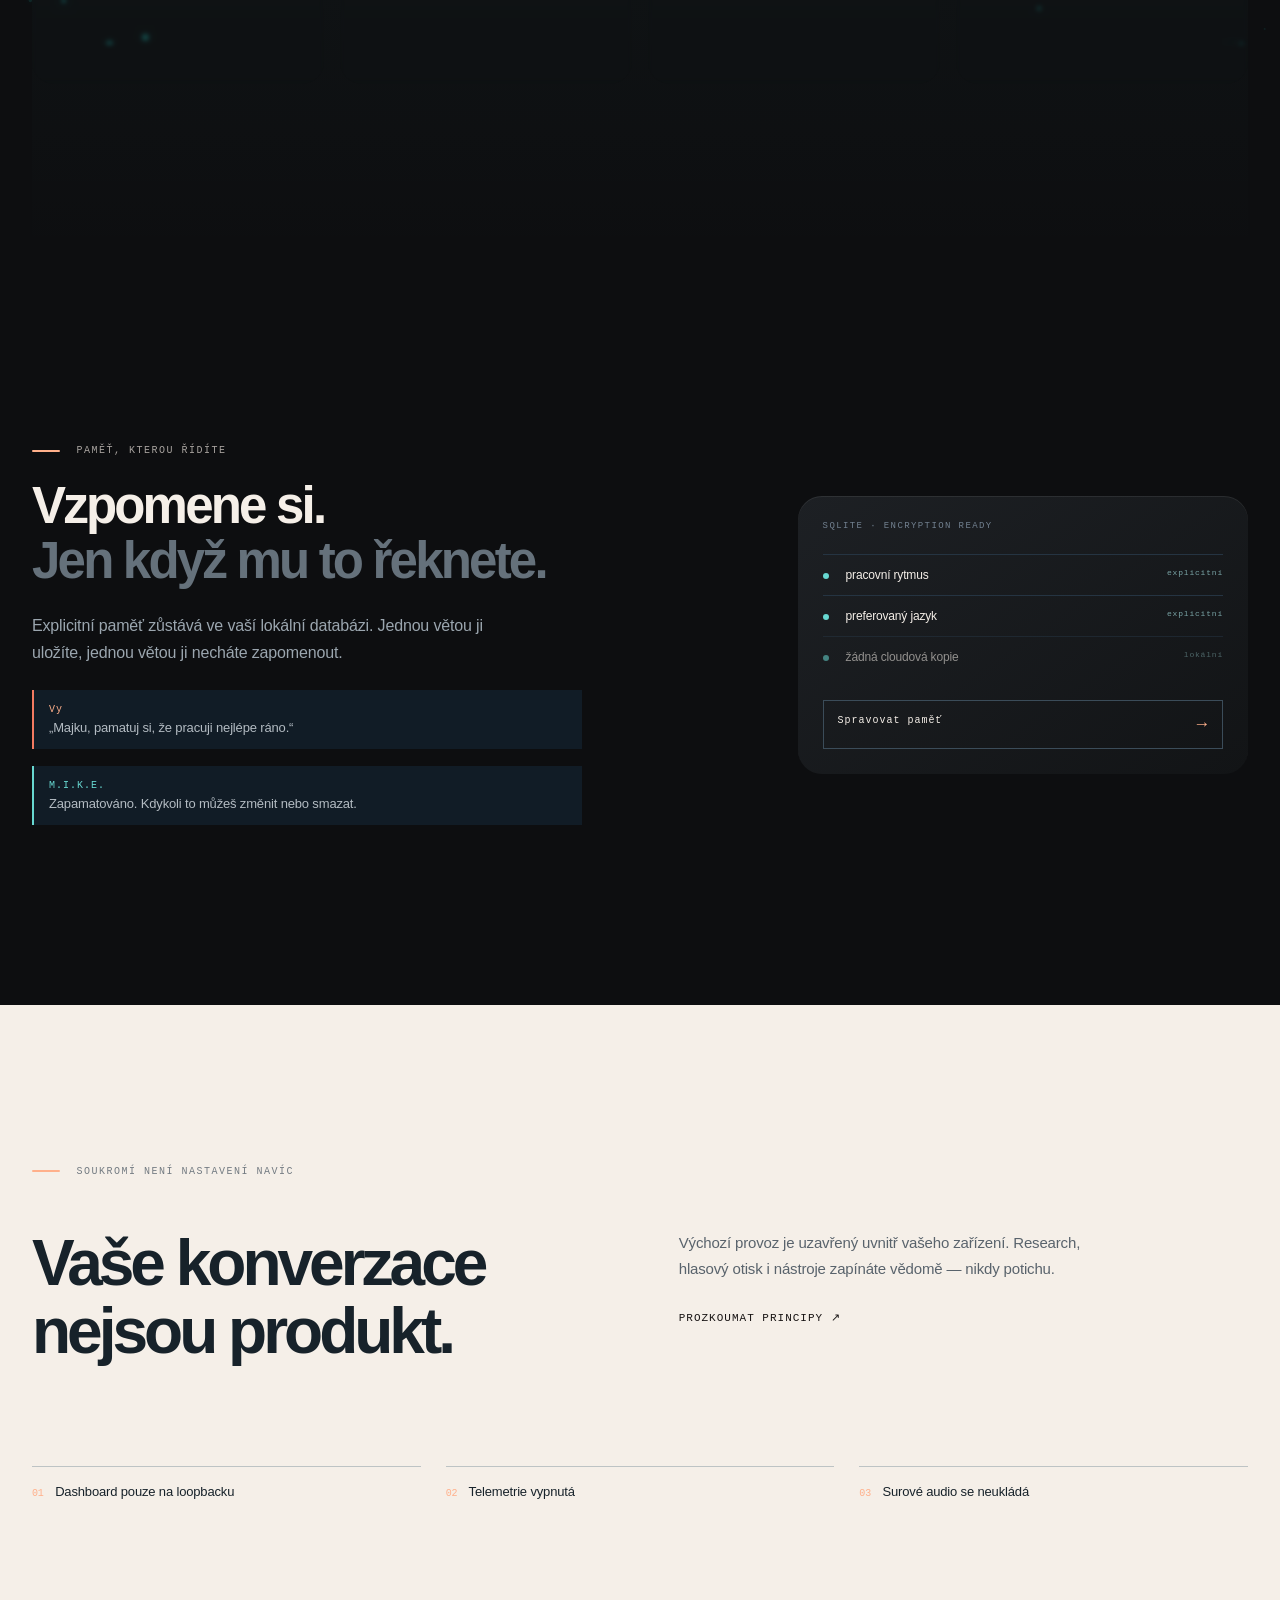
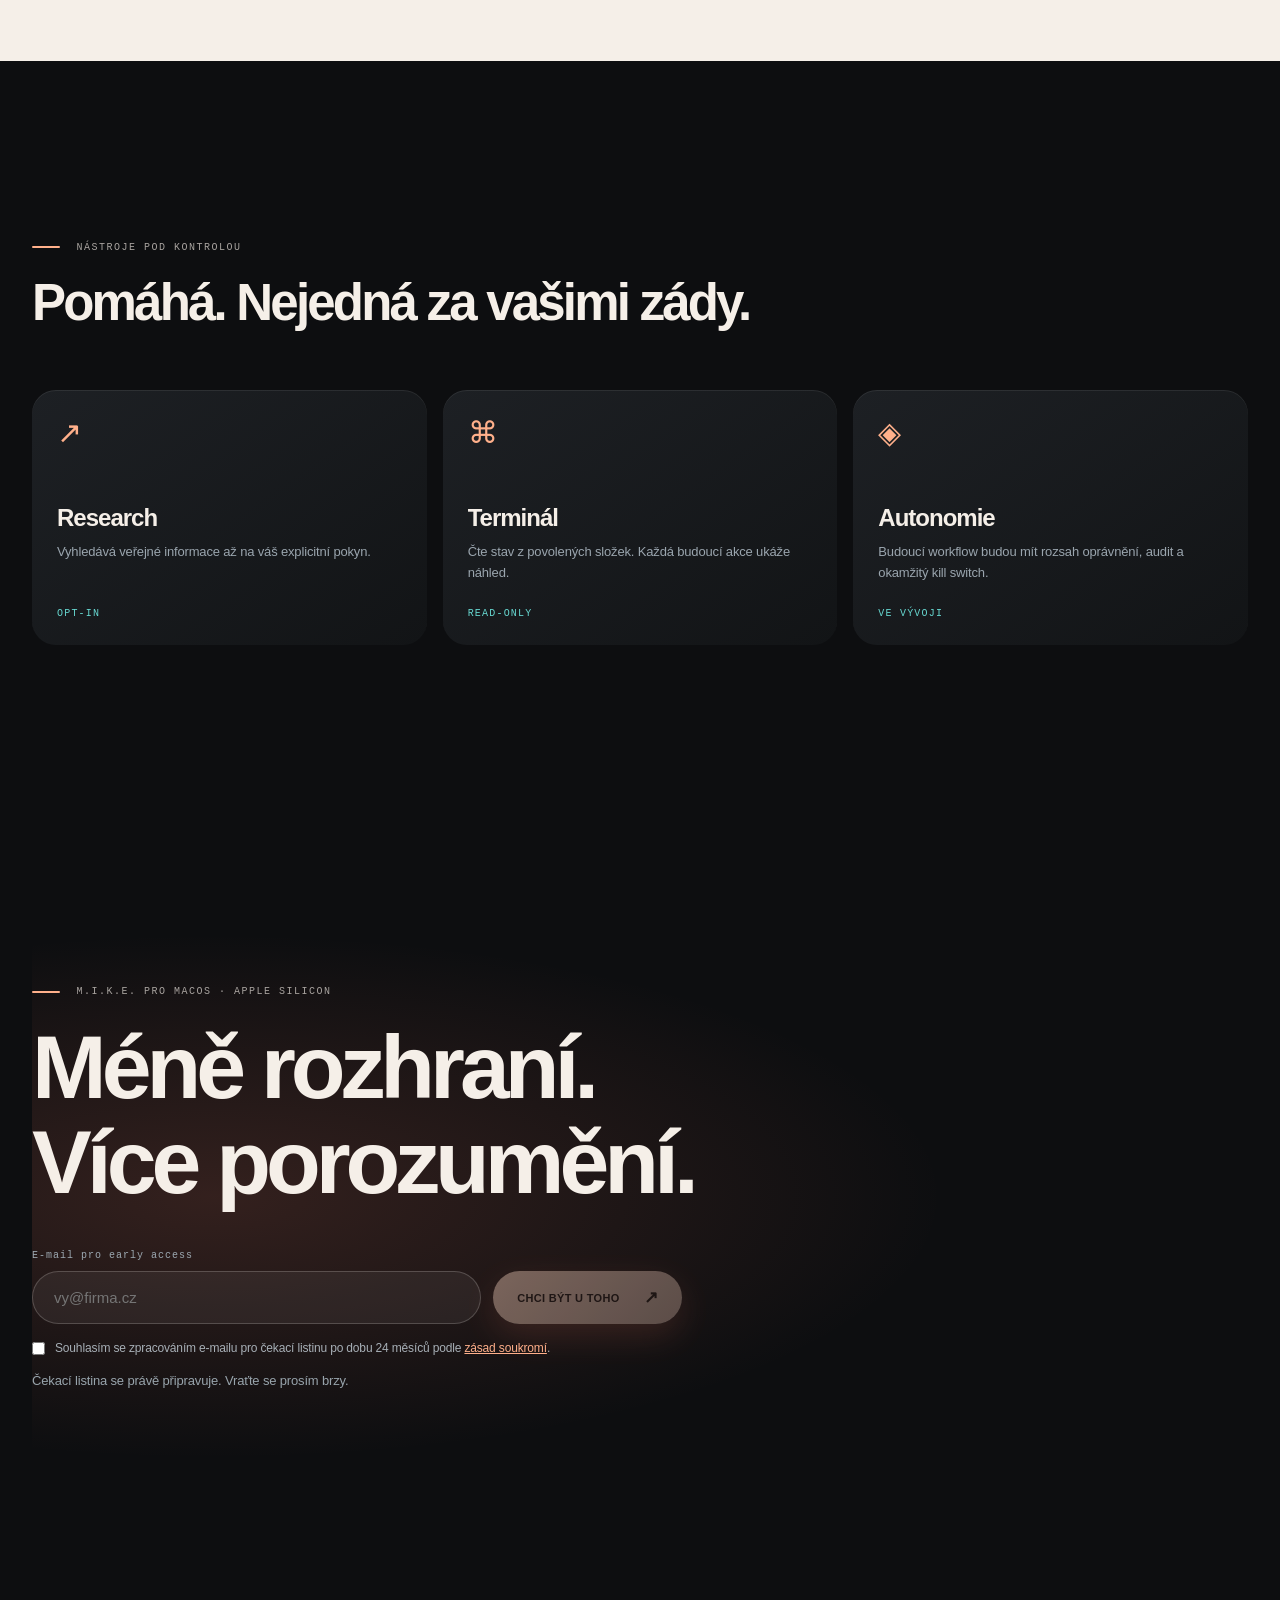
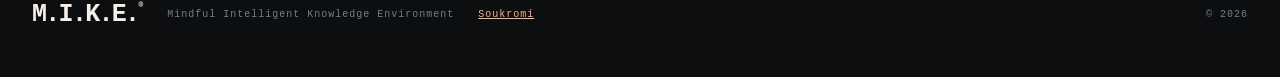
==== commit 229603f8: "fix(web): restore natural CTA line breaks" ====
--- a/index.html
+++ b/index.html
@@ -7,6 +7,7 @@
     <title>M.I.K.E. — Mindful Intelligent Knowledge Environment</title>
     <link rel="stylesheet" href="styles.css" />
     <link rel="stylesheet" href="redesign.css" />
+    <link rel="stylesheet" href="final.css" />
   </head>
   <body>
     <div class="noise" aria-hidden="true"></div>
--- a/redesign.css
+++ b/redesign.css
@@ -1 +1,4 @@
 :root{--ink:#0d0e10;--paper:#f5efe8;--line:rgba(245,239,232,.12);--peach:#ffb08b;--salmon:#f27a61;--cyan:#67d8d1;--shell:min(1240px,calc(100% - 64px))}body{background:var(--ink);letter-spacing:-.01em}.noise{opacity:.025}.nav{height:82px;border:0}.nav nav a{letter-spacing:.06em;text-transform:none;font:500 12px "Avenir Next",sans-serif}.local-pill{border:0;background:rgba(255,255,255,.05);border-radius:999px;padding:7px 11px}.button{border-radius:999px;padding:15px 23px;font:600 11px "Avenir Next",sans-serif;letter-spacing:.03em;background:linear-gradient(135deg,var(--peach),var(--salmon));color:#1b1210;box-shadow:0 12px 34px rgba(242,122,97,.18)}.button:hover{background:linear-gradient(135deg,#ffc3a3,#ff8d74)}.hero{min-height:770px;grid-template-columns:1fr .8fr;gap:70px}.hero:before{width:900px;height:620px;left:-420px;top:-30px;background:radial-gradient(ellipse,rgba(242,122,97,.18),transparent 67%)}.eyebrow{color:#a8a39f;font-size:10px;letter-spacing:.15em}.eyebrow span{background:var(--peach);height:2px;border-radius:99px}.hero h1{font-size:clamp(92px,13vw,186px);letter-spacing:-.105em;margin-bottom:34px}.hero h2{font-size:clamp(35px,4.1vw,61px);letter-spacing:-.06em;line-height:.98}.hero h2 em{color:#b9b1aa}.lede{font-size:18px;max-width:530px;color:#c1bbb5}.live-card{border:0;border-radius:24px;background:linear-gradient(145deg,rgba(255,255,255,.075),rgba(255,255,255,.025));box-shadow:inset 0 1px rgba(255,255,255,.09);overflow:hidden}.hero-orbit{filter:drop-shadow(0 25px 70px rgba(255,176,139,.12))}.core{width:208px;height:208px;border-color:rgba(103,216,209,.55);background:radial-gradient(circle,rgba(103,216,209,.13),transparent 65%)}.ring-a{width:390px;height:250px}.ring-b{width:520px;height:330px}.ticker{border:0;background:#f5efe8;color:#151313;font-size:25px;padding:22px 0}.flow-section{padding:180px 0}.flow-steps{gap:16px}.flow-steps li{border:0;border-radius:22px;min-height:280px;padding:25px;background:linear-gradient(145deg,rgba(255,255,255,.07),rgba(255,255,255,.02));box-shadow:inset 0 1px rgba(255,255,255,.08)}.step-number,.tool-grid small{color:var(--cyan)}.split{padding:180px 0;gap:90px}.memory-card,.tool-grid article{border:0;border-radius:24px;background:linear-gradient(145deg,#1d2024,#121416);box-shadow:inset 0 1px rgba(255,255,255,.08)}.privacy{padding:160px 0;background:#f5efe8}.tools{padding:180px 0}.tool-grid{gap:16px}.cta{padding:160px 0;border:0;background:radial-gradient(ellipse at 15% 50%,rgba(242,122,97,.17),transparent 50%)}footer{border:0;padding:32px 0 48px}.waitlist input[type="email"]{border-radius:999px;border:1px solid rgba(245,239,232,.2);background:rgba(255,255,255,.06);padding:17px 21px}.waitlist-row{gap:12px}@media(max-width:800px){:root{--shell:min(100% - 36px,1240px)}.hero{min-height:auto;padding:85px 0 55px;gap:20px}.hero h1{font-size:96px}.hero-actions{align-items:stretch;flex-direction:column}.hero-orbit{margin:5px 0 0}.flow-section,.split,.tools,.cta{padding:100px 0}.flow-steps{grid-template-columns:1fr}.privacy{padding:100px 0}}
+.hero-orbit{height:520px;border-radius:2px;overflow:visible;display:block;position:relative;background:linear-gradient(180deg,rgba(255,255,255,.02),rgba(255,255,255,.08)),url('https://images.unsplash.com/photo-1544719576-0b52abab3d03?auto=format&fit=crop&w=1200&q=82') center/cover;box-shadow:0 30px 90px rgba(0,0,0,.35);filter:none}.hero-orbit:after{content:'VSTUP · MIKROFON                            VÝSTUP · LOKÁLNĚ';position:absolute;bottom:16px;left:18px;right:18px;color:#d9d0ca;font:500 9px "SF Mono",Menlo,monospace;letter-spacing:.14em;white-space:pre}.hero-orbit .orbital-ring,.hero-orbit .core,.hero-orbit .node,.hero-orbit>p{display:none}.hero-copy{padding-top:24px}.hero h1{font-weight:800;color:var(--paper);text-shadow:0 0 50px rgba(255,176,139,.08)}.ticker div{animation-duration:42s}.flow-section{background:linear-gradient(180deg,transparent,rgba(103,216,209,.035),transparent)}
+@media(max-width:800px){:root{--shell:min(calc(100% - 36px),1240px)}.button{min-height:44px}.nav{padding-inline:0}.hero-orbit{height:390px}.hero h1{font-size:clamp(76px,23vw,108px)}}
+.section-intro,.split,.tools,.cta{scroll-margin-top:90px}.flow-section #particle-flow{opacity:.58}.flow-steps li{background:linear-gradient(145deg,rgba(29,32,36,.94),rgba(18,20,22,.9));backdrop-filter:blur(2px)}.flow-steps small,.tool-grid small{letter-spacing:.12em}.section-intro>p:last-child,.split>div>p:not(.eyebrow),.tool-grid p{max-width:52ch}.privacy-grid>div p{font-size:15px}.privacy-grid li{font-size:13px;line-height:1.5}.tool-grid article{transition:transform .25s ease,border-color .25s ease,box-shadow .25s ease}.tool-grid article:hover{transform:translateY(-5px);box-shadow:0 20px 45px rgba(0,0,0,.25),inset 0 1px rgba(255,255,255,.12)}.memory-card button,.waitlist .button{transition:transform .2s ease,background .2s ease,box-shadow .2s ease}.memory-card button:hover{border-color:var(--peach);background:rgba(255,176,139,.06)}.waitlist .button:disabled{background:linear-gradient(135deg,#8f766b,#6b5a54);color:#201715;opacity:.82;filter:none}.waitlist .button:disabled:hover{transform:none}.waitlist-status{font-size:12px}.cta h2{max-width:9ch}.privacy-grid a,.privacy-grid a:visited{color:#171313}.privacy-grid a:hover{color:var(--salmon)}::selection{background:var(--peach);color:#1b1210}:focus-visible{outline:2px solid var(--peach);outline-offset:4px}@media(max-width:800px){.hero{gap:34px}.hero-copy{padding-top:8px}.hero-orbit{margin-top:8px}.hero h2{font-size:clamp(32px,9vw,48px)}.lede{font-size:16px}.ticker{font-size:20px;padding:18px 0}.flow-section{padding-top:112px}.section-intro>h2{font-size:34px}.privacy-grid h2{font-size:42px}.cta h2{font-size:58px;max-width:10ch}}
--- a/final.css
+++ b/final.css
@@ -0,0 +1,2 @@
+.cta h2{max-width:16ch}
+@media(max-width:800px){.cta h2{max-width:13ch}}
